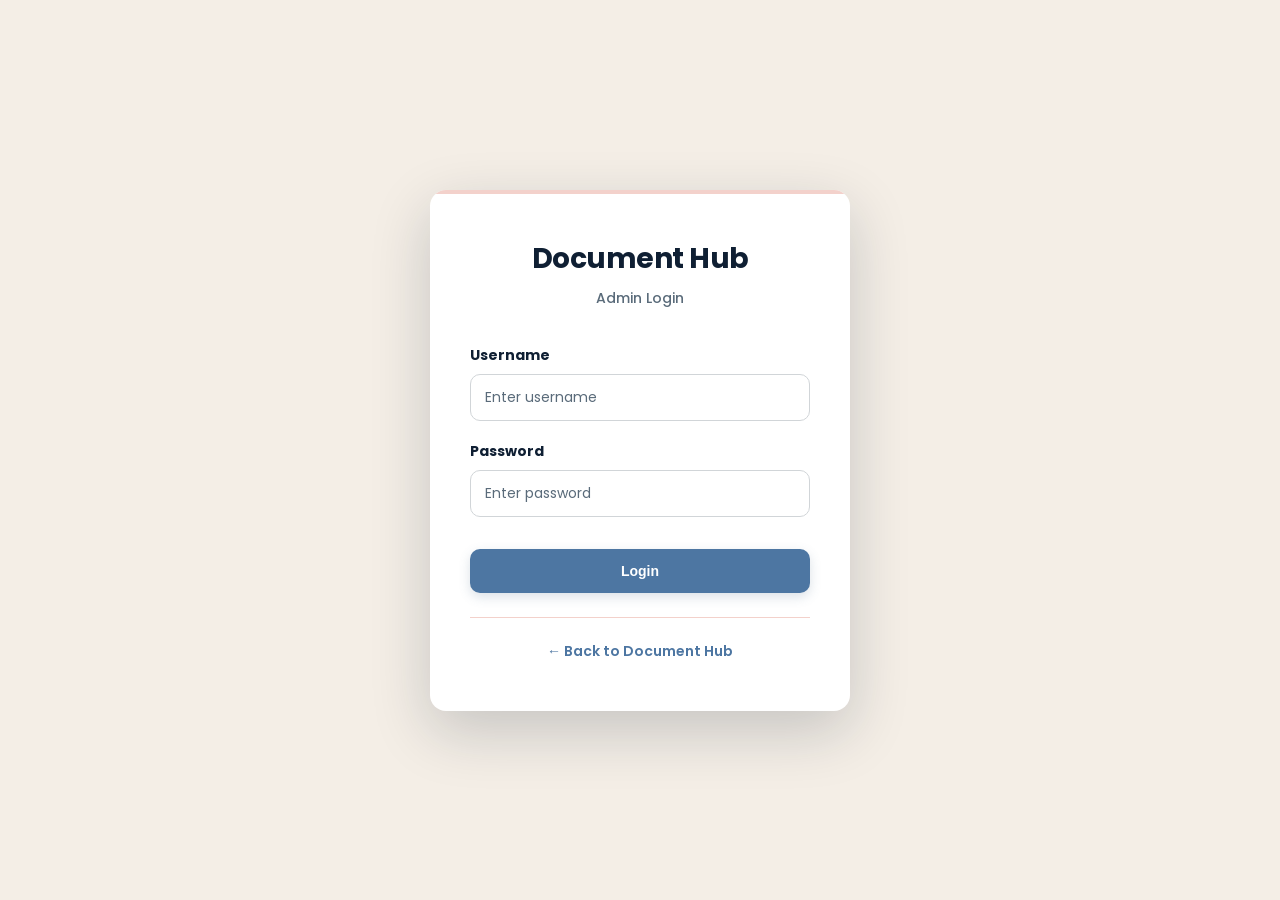
==== src/main/resources/static/login.html @ 51bce122 "initial commit" ====
<!DOCTYPE html>
<html lang="en">
<head>
    <meta charset="UTF-8">
    <meta name="viewport" content="width=device-width, initial-scale=1.0">
    <link href="https://fonts.googleapis.com/css2?family=Poppins:wght@300;400;500;600;700&display=swap" rel="stylesheet">
    <title>Admin Login - Document Hub</title>
    <style>
        :root {
            /* Primary Colors */
            --primary-beige: #F4EEE6;
            --primary-blue: #4d76a2;
            --primary-navy: #0F1F33;
            --primary-pink: #f3d1cb;
            --primary-depth: #23364D;
            
            /* Secondary Colors */
            --bg-soft: #F7F8FA;
            --border-light: #D1D5D8;
            --text-dark: #0F1F33;
            --text-muted: #5A6B7A;
        }

        * {
            margin: 0;
            padding: 0;
            box-sizing: border-box;
        }

        body {
            font-family: 'Poppins', sans-serif;
            background: var(--primary-beige);
            min-height: 100vh;
            display: flex;
            align-items: center;
            justify-content: center;
            padding: 20px;
        }

        .login-container {
            background: white;
            border-radius: 16px;
            box-shadow: 0 20px 60px rgba(15, 31, 51, 0.2);
            width: 100%;
            max-width: 420px;
            padding: 48px 40px;
            position: relative;
            overflow: hidden;
        }

        .login-container::before {
            content: '';
            position: absolute;
            top: 0;
            left: 0;
            right: 0;
            height: 4px;
            background: #f3d1cb;
        }

        .login-header {
            text-align: center;
            margin-bottom: 36px;
        }

        .login-header h1 {
            color: var(--text-dark);
            font-size: 28px;
            margin-bottom: 8px;
            font-weight: 700;
            letter-spacing: -0.5px;
        }

        .login-header p {
            color: var(--text-muted);
            font-size: 14px;
            font-weight: 500;
        }

        .form-group {
            margin-bottom: 20px;
        }

        label {
            display: block;
            color: var(--text-dark);
            font-size: 14px;
            font-weight: 700;
            margin-bottom: 8px;
        }

        input[type="text"],
        input[type="password"] {
            width: 100%;
            padding: 12px 14px;
            border: 1px solid var(--border-light);
            border-radius: 10px;
            font-size: 14px;
            font-family: 'Poppins', sans-serif;
            color: var(--text-dark);
            transition: all 0.3s ease;
            box-sizing: border-box;
            background: white;
        }

        input[type="text"]:focus,
        input[type="password"]:focus {
            outline: none;
            border-color: var(--primary-blue);
            box-shadow: 0 0 0 4px rgba(74, 106, 133, 0.1);
        }

        input::placeholder {
            color: var(--text-muted);
        }

        .login-btn {
            width: 100%;
            padding: 14px;
            background: var(--primary-blue);
            color: white;
            border: none;
            border-radius: 10px;
            font-size: 14px;
            font-weight: 700;
            cursor: pointer;
            transition: all 0.3s ease;
            margin-top: 12px;
            box-shadow: 0 4px 12px rgba(74, 106, 133, 0.2);
        }

        .login-btn:hover {
            background: var(--primary-depth);
            box-shadow: 0 6px 20px rgba(74, 106, 133, 0.3);
            transform: translateY(-2px);
        }

        .login-btn:active {
            transform: translateY(0);
        }

        .error-message {
            color: #e9a79c;
            font-size: 13px;
            margin-top: 20px;
            text-align: center;
            display: none;
            font-weight: 600;
            /* background: rgba(232, 183, 177, 0.1);
            padding: 12px;
            border-radius: 8px;
            border: 1px solid rgba(232, 183, 177, 0.3); */
        }

        .error-message.show {
            display: block;
        }

        .back-link {
            text-align: center;
            margin-top: 24px;
            padding-top: 20px;
            border-top: 1px solid #f3d1cb;
        }

        .back-link a {
            color: var(--primary-blue);
            text-decoration: none;
            font-size: 14px;
            font-weight: 600;
            transition: all 0.3s ease;
        }

        .back-link a:hover {
            color: var(--primary-depth);
            text-decoration: underline;
        }
    </style>
</head>
<body>
    <div class="login-container">
        <div class="login-header">
            <h1>Document Hub</h1>
            <p>Admin Login</p>
        </div>

        <form id="loginForm">
            <div class="form-group">
                <label for="username">Username</label>
                <input type="text" id="username" placeholder="Enter username" required>
            </div>

            <div class="form-group">
                <label for="password">Password</label>
                <input type="password" id="password" placeholder="Enter password" required>
            </div>

            <button type="submit" class="login-btn">Login</button>

            <div class="error-message" id="errorMessage"></div>
        </form>

        <div class="back-link">
            <a href="index.html">← Back to Document Hub</a>
        </div>
    </div>

    <script>
        document.getElementById('loginForm').addEventListener('submit', async (e) => {
            e.preventDefault();
            const username = document.getElementById('username').value;
            const password = document.getElementById('password').value;
            const errorMessage = document.getElementById('errorMessage');

            try {
                const response = await fetch('/login', {
                    method: 'POST',
                    headers: {
                        'Content-Type': 'application/json',
                    },
                    body: JSON.stringify({ username, password }),
                });

                const result = await response.json();

                if (result.success) {
                    localStorage.setItem('isAdmin', 'true');
                    localStorage.setItem('adminName', result.adminName);
                    window.location.href = 'index.html';
                } else {
                    errorMessage.textContent = result.message || 'Invalid credentials';
                    errorMessage.classList.add('show');
                }
            } catch (error) {
                console.error('Login error:', error);
                errorMessage.textContent = 'Login failed. Please try again.';
                errorMessage.classList.add('show');
            }
        });
    </script>
</body>
</html>
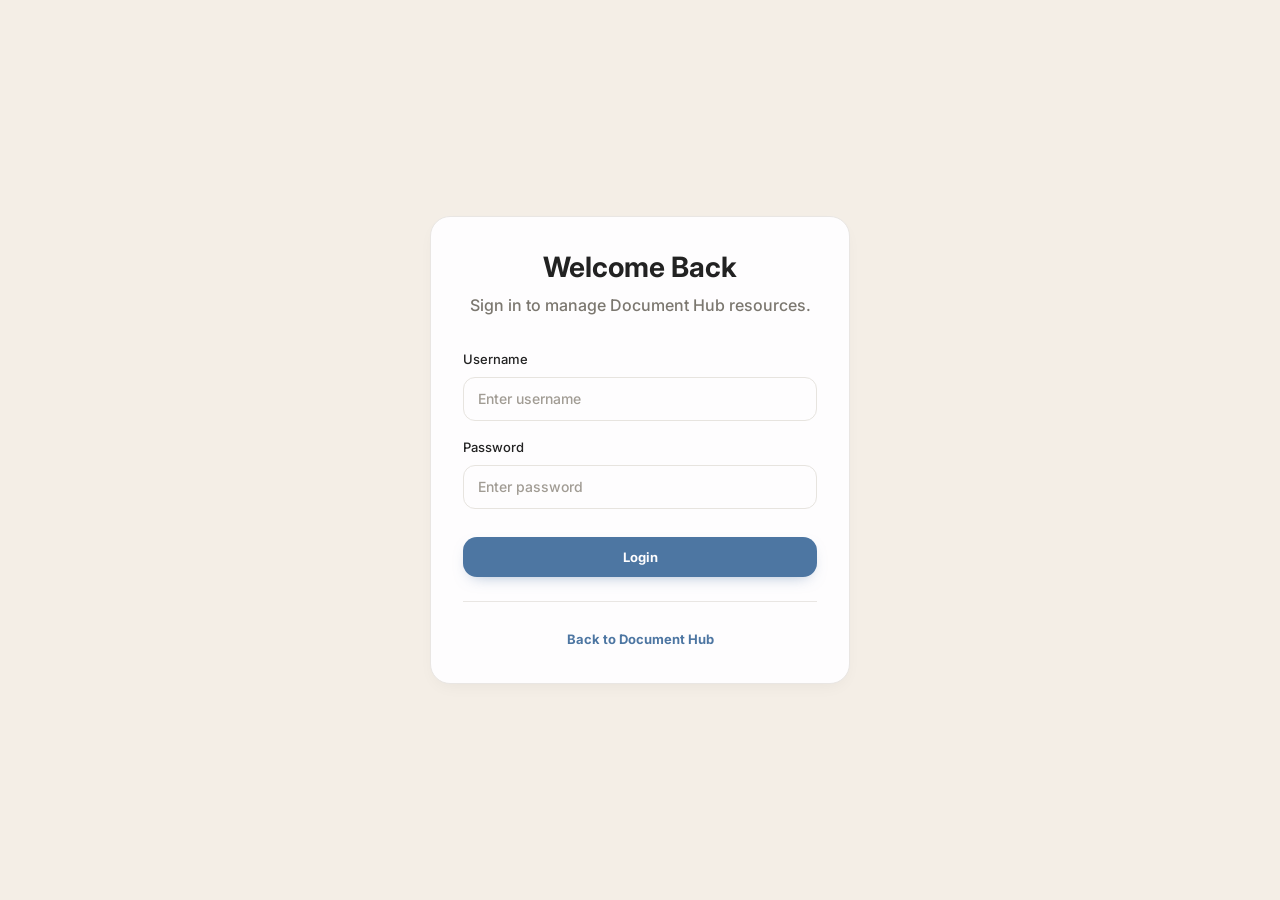
==== commit 2e106f18: "update UI" ====
--- a/src/main/resources/static/login.html
+++ b/src/main/resources/static/login.html
@@ -3,185 +3,15 @@
 <head>
     <meta charset="UTF-8">
     <meta name="viewport" content="width=device-width, initial-scale=1.0">
-    <link href="https://fonts.googleapis.com/css2?family=Poppins:wght@300;400;500;600;700&display=swap" rel="stylesheet">
+    <link href="https://fonts.googleapis.com/css2?family=Inter:wght@500;700&display=swap" rel="stylesheet">
     <title>Admin Login - Document Hub</title>
-    <style>
-        :root {
-            /* Primary Colors */
-            --primary-beige: #F4EEE6;
-            --primary-blue: #4d76a2;
-            --primary-navy: #0F1F33;
-            --primary-pink: #f3d1cb;
-            --primary-depth: #23364D;
-            
-            /* Secondary Colors */
-            --bg-soft: #F7F8FA;
-            --border-light: #D1D5D8;
-            --text-dark: #0F1F33;
-            --text-muted: #5A6B7A;
-        }
-
-        * {
-            margin: 0;
-            padding: 0;
-            box-sizing: border-box;
-        }
-
-        body {
-            font-family: 'Poppins', sans-serif;
-            background: var(--primary-beige);
-            min-height: 100vh;
-            display: flex;
-            align-items: center;
-            justify-content: center;
-            padding: 20px;
-        }
-
-        .login-container {
-            background: white;
-            border-radius: 16px;
-            box-shadow: 0 20px 60px rgba(15, 31, 51, 0.2);
-            width: 100%;
-            max-width: 420px;
-            padding: 48px 40px;
-            position: relative;
-            overflow: hidden;
-        }
-
-        .login-container::before {
-            content: '';
-            position: absolute;
-            top: 0;
-            left: 0;
-            right: 0;
-            height: 4px;
-            background: #f3d1cb;
-        }
-
-        .login-header {
-            text-align: center;
-            margin-bottom: 36px;
-        }
-
-        .login-header h1 {
-            color: var(--text-dark);
-            font-size: 28px;
-            margin-bottom: 8px;
-            font-weight: 700;
-            letter-spacing: -0.5px;
-        }
-
-        .login-header p {
-            color: var(--text-muted);
-            font-size: 14px;
-            font-weight: 500;
-        }
-
-        .form-group {
-            margin-bottom: 20px;
-        }
-
-        label {
-            display: block;
-            color: var(--text-dark);
-            font-size: 14px;
-            font-weight: 700;
-            margin-bottom: 8px;
-        }
-
-        input[type="text"],
-        input[type="password"] {
-            width: 100%;
-            padding: 12px 14px;
-            border: 1px solid var(--border-light);
-            border-radius: 10px;
-            font-size: 14px;
-            font-family: 'Poppins', sans-serif;
-            color: var(--text-dark);
-            transition: all 0.3s ease;
-            box-sizing: border-box;
-            background: white;
-        }
-
-        input[type="text"]:focus,
-        input[type="password"]:focus {
-            outline: none;
-            border-color: var(--primary-blue);
-            box-shadow: 0 0 0 4px rgba(74, 106, 133, 0.1);
-        }
-
-        input::placeholder {
-            color: var(--text-muted);
-        }
-
-        .login-btn {
-            width: 100%;
-            padding: 14px;
-            background: var(--primary-blue);
-            color: white;
-            border: none;
-            border-radius: 10px;
-            font-size: 14px;
-            font-weight: 700;
-            cursor: pointer;
-            transition: all 0.3s ease;
-            margin-top: 12px;
-            box-shadow: 0 4px 12px rgba(74, 106, 133, 0.2);
-        }
-
-        .login-btn:hover {
-            background: var(--primary-depth);
-            box-shadow: 0 6px 20px rgba(74, 106, 133, 0.3);
-            transform: translateY(-2px);
-        }
-
-        .login-btn:active {
-            transform: translateY(0);
-        }
-
-        .error-message {
-            color: #e9a79c;
-            font-size: 13px;
-            margin-top: 20px;
-            text-align: center;
-            display: none;
-            font-weight: 600;
-            /* background: rgba(232, 183, 177, 0.1);
-            padding: 12px;
-            border-radius: 8px;
-            border: 1px solid rgba(232, 183, 177, 0.3); */
-        }
-
-        .error-message.show {
-            display: block;
-        }
-
-        .back-link {
-            text-align: center;
-            margin-top: 24px;
-            padding-top: 20px;
-            border-top: 1px solid #f3d1cb;
-        }
-
-        .back-link a {
-            color: var(--primary-blue);
-            text-decoration: none;
-            font-size: 14px;
-            font-weight: 600;
-            transition: all 0.3s ease;
-        }
-
-        .back-link a:hover {
-            color: var(--primary-depth);
-            text-decoration: underline;
-        }
-    </style>
+    <link rel="stylesheet" href="style.css">
 </head>
-<body>
+<body class="login-page">
     <div class="login-container">
         <div class="login-header">
-            <h1>Document Hub</h1>
-            <p>Admin Login</p>
+            <h1>Welcome Back</h1>
+            <p>Sign in to manage Document Hub resources.</p>
         </div>
 
         <form id="loginForm">
@@ -201,7 +31,7 @@
         </form>
 
         <div class="back-link">
-            <a href="index.html">← Back to Document Hub</a>
+            <a href="index.html">Back to Document Hub</a>
         </div>
     </div>
 
--- a/src/main/resources/static/style.css
+++ b/src/main/resources/static/style.css
@@ -0,0 +1,830 @@
+:root {
+    --background: #f4eee6;
+    --surface: #fefdfe;
+    --surface-secondary: #f9f5ee;
+    --primary-pink: #e9b7af;
+    --light-pink: #f3d1cb;
+    --accent-blue: #4d76a2;
+    --light-blue: #99b4cf;
+    --text-primary: #222222;
+    --text-muted: #7b776f;
+    --danger: #d97b7b;
+    --border: #e9e6e3;
+    --input-border: #e7e4df;
+    --shadow-base: 0 6px 18px -6px rgba(31, 26, 24, 0.06);
+    --shadow-hover: 0 10px 30px -10px rgba(31, 26, 24, 0.08);
+    --radius-small: 8px;
+    --radius-medium: 16px;
+    --radius-large: 20px;
+    --space-xs: 8px;
+    --space-sm: 12px;
+    --space-md: 16px;
+    --space-lg: 24px;
+    --space-xl: 32px;
+}
+
+* {
+    box-sizing: border-box;
+}
+
+html {
+    min-height: 100%;
+}
+
+body {
+    min-height: 100vh;
+    margin: 0;
+    background: var(--background);
+    color: var(--text-primary);
+    font-family: Inter, -apple-system, system-ui, "Segoe UI", Roboto, "Helvetica Neue", Arial, sans-serif;
+    font-size: 16px;
+    font-weight: 500;
+    line-height: 24px;
+    overflow-x: hidden;
+}
+
+button,
+input,
+select {
+    font: inherit;
+}
+
+button,
+a {
+    -webkit-tap-highlight-color: transparent;
+}
+
+a {
+    color: inherit;
+}
+
+.app-shell {
+    width: 100%;
+    max-width: 100vw;
+    display: grid;
+    grid-template-columns: 264px minmax(0, 1fr);
+    min-height: 100vh;
+    overflow-x: hidden;
+}
+
+.sidebar {
+    position: sticky;
+    top: 0;
+    height: 100vh;
+    min-width: 0;
+    padding: var(--space-lg);
+    background: var(--surface-secondary);
+    border-right: 1px solid var(--border);
+    display: flex;
+    flex-direction: column;
+    gap: var(--space-xl);
+}
+
+.sidebar-brand {
+    display: flex;
+    align-items: center;
+    gap: var(--space-sm);
+}
+
+.brand-mark {
+    width: 40px;
+    height: 40px;
+    border-radius: 14px;
+    background: var(--light-pink);
+    color: var(--accent-blue);
+    display: inline-flex;
+    align-items: center;
+    justify-content: center;
+    font-size: 14px;
+    font-weight: 700;
+    letter-spacing: 0;
+}
+
+.brand-text {
+    display: flex;
+    flex-direction: column;
+    gap: 2px;
+}
+
+.brand-name {
+    font-size: 16px;
+    font-weight: 700;
+    line-height: 22px;
+}
+
+.brand-kicker {
+    color: var(--text-muted);
+    font-size: 13px;
+    font-weight: 500;
+    line-height: 20px;
+}
+
+.sidebar-nav {
+    display: flex;
+    flex-direction: column;
+    gap: var(--space-xs);
+}
+
+.nav-item {
+    display: flex;
+    align-items: center;
+    gap: var(--space-sm);
+    min-height: 44px;
+    padding: var(--space-sm) 14px;
+    border-radius: 999px;
+    color: var(--text-muted);
+    text-decoration: none;
+    transition: background-color 180ms ease, color 180ms ease;
+}
+
+.nav-item:hover {
+    background: rgba(243, 209, 203, 0.45);
+    color: var(--text-primary);
+}
+
+.nav-item.active {
+    background: var(--light-pink);
+    color: var(--text-primary);
+}
+
+.nav-dot {
+    width: 8px;
+    height: 8px;
+    border-radius: 50%;
+    background: currentColor;
+    opacity: 0.62;
+}
+
+.sidebar-note {
+    margin-top: auto;
+    padding: var(--space-md);
+    border: 1px solid var(--border);
+    border-radius: var(--radius-medium);
+    background: rgba(254, 253, 254, 0.72);
+    color: var(--text-muted);
+    font-size: 13px;
+    line-height: 20px;
+}
+
+.main-panel {
+    min-width: 0;
+    padding: var(--space-lg);
+}
+
+.topbar {
+    min-height: 64px;
+    display: flex;
+    align-items: center;
+    justify-content: flex-end;
+    gap: var(--space-md);
+    margin-bottom: var(--space-lg);
+}
+
+.admin-section {
+    display: flex;
+    align-items: center;
+    gap: var(--space-sm);
+}
+
+.admin-label {
+    min-height: 36px;
+    display: inline-flex;
+    align-items: center;
+    padding: 0 var(--space-sm);
+    border-radius: 999px;
+    background: var(--surface-secondary);
+    border: 1px solid var(--border);
+    color: var(--text-muted);
+    font-size: 13px;
+    line-height: 20px;
+}
+
+.container {
+    width: 100%;
+    max-width: 1160px;
+    margin: 0 auto;
+}
+
+.header {
+    display: flex;
+    align-items: flex-end;
+    justify-content: space-between;
+    gap: var(--space-lg);
+    margin-bottom: var(--space-xl);
+}
+
+.header-copy {
+    min-width: 0;
+    width: 100%;
+    max-width: 680px;
+}
+
+.eyebrow {
+    margin: 0 0 var(--space-xs);
+    color: var(--accent-blue);
+    font-size: 13px;
+    font-weight: 700;
+    line-height: 20px;
+}
+
+.header h1,
+.login-header h1 {
+    margin: 0;
+    color: var(--text-primary);
+    font-size: 28px;
+    font-weight: 700;
+    line-height: 36px;
+    letter-spacing: 0;
+}
+
+.header p,
+.login-header p {
+    width: 100%;
+    max-width: 70ch;
+    margin: var(--space-xs) 0 0;
+    color: var(--text-muted);
+    font-size: 16px;
+    font-weight: 500;
+    line-height: 24px;
+}
+
+.admin-toolbar {
+    flex: 0 0 auto;
+}
+
+.resource-section {
+    margin: 0 0 var(--space-lg);
+    padding: var(--space-lg);
+    border: 1px solid var(--border);
+    border-radius: var(--radius-large);
+    background: rgba(254, 253, 254, 0.54);
+}
+
+.section-heading {
+    display: flex;
+    align-items: center;
+    justify-content: space-between;
+    gap: var(--space-md);
+    margin-bottom: var(--space-lg);
+}
+
+.resource-section h2 {
+    margin: 0;
+    color: var(--text-primary);
+    font-size: 20px;
+    font-weight: 700;
+    line-height: 28px;
+    letter-spacing: 0;
+}
+
+.section-meta {
+    color: var(--text-muted);
+    font-size: 13px;
+    line-height: 20px;
+}
+
+.cards-grid {
+    display: grid;
+    grid-template-columns: repeat(3, minmax(0, 1fr));
+    gap: var(--space-lg);
+}
+
+.card {
+    position: relative;
+    min-height: 168px;
+    padding: var(--space-md);
+    border: 1px solid var(--border);
+    border-radius: var(--radius-medium);
+    background: var(--surface);
+    box-shadow: var(--shadow-base);
+    display: flex;
+    flex-direction: column;
+    gap: var(--space-md);
+    transition: border-color 180ms ease, box-shadow 180ms ease, transform 180ms ease;
+}
+
+.card:hover {
+    transform: translateY(-2px);
+    border-color: rgba(153, 180, 207, 0.72);
+    box-shadow: var(--shadow-hover);
+}
+
+.card-top {
+    display: flex;
+    align-items: flex-start;
+    gap: var(--space-sm);
+    padding-right: 32px;
+}
+
+.resource-icon {
+    flex: 0 0 auto;
+    width: 36px;
+    height: 36px;
+    border-radius: 12px;
+    background: var(--surface-secondary);
+    border: 1px solid var(--border);
+    color: var(--accent-blue);
+    display: inline-flex;
+    align-items: center;
+    justify-content: center;
+    font-size: 11px;
+    font-weight: 700;
+    line-height: 1;
+}
+
+.card h3 {
+    margin: 0;
+    color: var(--text-primary);
+    font-size: 16px;
+    font-weight: 700;
+    line-height: 24px;
+    overflow-wrap: anywhere;
+}
+
+.card-meta {
+    margin: 2px 0 0;
+    color: var(--text-muted);
+    font-size: 13px;
+    line-height: 20px;
+}
+
+.card-links {
+    display: flex;
+    justify-content: flex-end;
+    align-items: center;
+    gap: var(--space-xs);
+    flex-wrap: wrap;
+    margin-top: auto;
+}
+
+.card-link,
+.btn-primary,
+.btn-outline,
+.login-btn {
+    min-height: 40px;
+    display: inline-flex;
+    align-items: center;
+    justify-content: center;
+    gap: var(--space-xs);
+    padding: 9px 14px;
+    border-radius: 14px;
+    border: 1px solid transparent;
+    font-size: 13px;
+    font-weight: 700;
+    line-height: 20px;
+    text-decoration: none;
+    cursor: pointer;
+    transition: background-color 180ms ease, border-color 180ms ease, color 180ms ease, box-shadow 180ms ease, transform 180ms ease;
+}
+
+.btn-primary,
+.card-link.primary,
+.login-btn {
+    background: var(--accent-blue);
+    color: #fefdfe;
+    box-shadow: 0 6px 16px -8px rgba(77, 118, 162, 0.58);
+}
+
+.btn-primary:hover,
+.card-link.primary:hover,
+.login-btn:hover {
+    background: #41698f;
+    box-shadow: var(--shadow-hover);
+    transform: translateY(-1px);
+}
+
+.btn-outline,
+.card-link.secondary {
+    background: transparent;
+    border-color: var(--border);
+    color: var(--text-primary);
+}
+
+.btn-outline:hover,
+.card-link.secondary:hover {
+    background: var(--surface-secondary);
+    border-color: var(--light-blue);
+}
+
+.card-link.accent {
+    background: var(--light-pink);
+    border-color: transparent;
+    color: var(--text-primary);
+}
+
+.card-link.accent:hover {
+    background: #efc5be;
+}
+
+.card-delete {
+    position: absolute;
+    top: var(--space-sm);
+    right: var(--space-sm);
+    width: 32px;
+    height: 32px;
+    border: 1px solid transparent;
+    border-radius: 999px;
+    background: transparent;
+    color: var(--text-muted);
+    font-size: 22px;
+    line-height: 1;
+    cursor: pointer;
+    opacity: 0;
+    transition: opacity 180ms ease, background-color 180ms ease, color 180ms ease;
+}
+
+.card:hover .card-delete,
+.card-delete:focus-visible {
+    opacity: 1;
+}
+
+.card-delete:hover {
+    background: rgba(217, 123, 123, 0.12);
+    color: var(--danger);
+}
+
+.empty-state {
+    grid-column: 1 / -1;
+    min-height: 132px;
+    display: flex;
+    align-items: center;
+    justify-content: center;
+    padding: var(--space-lg);
+    border: 1px dashed var(--border);
+    border-radius: var(--radius-medium);
+    background: rgba(254, 253, 254, 0.52);
+    color: var(--text-muted);
+    text-align: center;
+}
+
+.modal {
+    display: none;
+    position: fixed;
+    inset: 0;
+    z-index: 1001;
+    align-items: center;
+    justify-content: center;
+    padding: var(--space-lg);
+    background: rgba(34, 34, 34, 0.34);
+}
+
+.modal.active {
+    display: flex;
+}
+
+.modal-content {
+    width: min(100%, 520px);
+    max-height: min(720px, calc(100vh - 48px));
+    overflow: auto;
+    border: 1px solid var(--border);
+    border-radius: var(--radius-large);
+    background: var(--surface);
+    box-shadow: 0 20px 42px -24px rgba(31, 26, 24, 0.28);
+}
+
+.modal-header,
+.modal-footer {
+    padding: var(--space-lg);
+    display: flex;
+    align-items: center;
+    gap: var(--space-md);
+}
+
+.modal-header {
+    justify-content: space-between;
+    border-bottom: 1px solid var(--border);
+}
+
+.modal-header h2 {
+    margin: 0;
+    color: var(--text-primary);
+    font-size: 20px;
+    font-weight: 700;
+    line-height: 28px;
+}
+
+.modal-close {
+    width: 36px;
+    height: 36px;
+    border: 1px solid var(--border);
+    border-radius: 999px;
+    background: transparent;
+    color: var(--text-muted);
+    font-size: 22px;
+    line-height: 1;
+    cursor: pointer;
+    transition: background-color 180ms ease, color 180ms ease;
+}
+
+.modal-close:hover {
+    background: var(--surface-secondary);
+    color: var(--text-primary);
+}
+
+.modal-body {
+    padding: var(--space-lg);
+}
+
+.modal-footer {
+    justify-content: flex-end;
+    border-top: 1px solid var(--border);
+}
+
+.form-group {
+    margin-bottom: var(--space-md);
+}
+
+.form-group:last-child {
+    margin-bottom: 0;
+}
+
+.form-group label {
+    display: block;
+    margin-bottom: var(--space-xs);
+    color: var(--text-primary);
+    font-size: 13px;
+    font-weight: 500;
+    line-height: 20px;
+}
+
+.form-control,
+input[type="text"],
+input[type="password"] {
+    width: 100%;
+    min-height: 44px;
+    padding: 10px 14px;
+    border: 1px solid var(--input-border);
+    border-radius: 12px;
+    background: var(--surface);
+    color: var(--text-primary);
+    font-size: 14px;
+    font-weight: 500;
+    line-height: 20px;
+    transition: border-color 180ms ease, box-shadow 180ms ease, background-color 180ms ease;
+}
+
+.form-control:focus,
+input[type="text"]:focus,
+input[type="password"]:focus {
+    outline: none;
+    border-color: var(--light-blue);
+    box-shadow: 0 0 0 4px rgba(153, 180, 207, 0.22);
+}
+
+.form-control::placeholder,
+input::placeholder {
+    color: #a19c94;
+}
+
+.file-upload-box {
+    display: grid;
+    gap: var(--space-xs);
+}
+
+.file-upload-box .file-input {
+    width: 100%;
+    padding: var(--space-sm);
+    border: 1px solid var(--input-border);
+    border-radius: 12px;
+    background: var(--surface);
+    color: var(--text-muted);
+}
+
+.file-upload-box .file-input::file-selector-button {
+    margin-right: var(--space-sm);
+    padding: 8px 12px;
+    border: 0;
+    border-radius: 10px;
+    background: var(--accent-blue);
+    color: var(--surface);
+    font-weight: 700;
+    cursor: pointer;
+}
+
+.file-name {
+    padding: 10px 14px;
+    border-radius: 12px;
+    background: var(--surface-secondary);
+    color: var(--text-muted);
+    font-size: 13px;
+    line-height: 20px;
+    overflow-wrap: anywhere;
+}
+
+.login-page {
+    min-height: 100vh;
+    display: flex;
+    align-items: center;
+    justify-content: center;
+    padding: var(--space-lg);
+}
+
+.login-container {
+    width: min(100%, 420px);
+    padding: var(--space-xl);
+    border: 1px solid var(--border);
+    border-radius: var(--radius-large);
+    background: var(--surface);
+    box-shadow: var(--shadow-base);
+}
+
+.login-header {
+    margin-bottom: var(--space-xl);
+    text-align: center;
+}
+
+.login-header h1 {
+    margin-bottom: var(--space-xs);
+}
+
+.login-btn {
+    width: 100%;
+    margin-top: var(--space-sm);
+}
+
+.error-message {
+    display: none;
+    margin-top: var(--space-md);
+    padding: var(--space-sm) var(--space-md);
+    border-radius: 12px;
+    background: rgba(217, 123, 123, 0.12);
+    color: #a94747;
+    font-size: 13px;
+    line-height: 20px;
+    text-align: center;
+}
+
+.error-message.show {
+    display: block;
+}
+
+.back-link {
+    margin-top: var(--space-lg);
+    padding-top: var(--space-lg);
+    border-top: 1px solid var(--border);
+    text-align: center;
+}
+
+.back-link a {
+    color: var(--accent-blue);
+    font-size: 13px;
+    font-weight: 700;
+    text-decoration: none;
+}
+
+.back-link a:hover {
+    text-decoration: underline;
+}
+
+:focus-visible {
+    outline: 3px solid rgba(153, 180, 207, 0.45);
+    outline-offset: 2px;
+}
+
+@media (max-width: 980px) {
+    .app-shell {
+        grid-template-columns: 1fr;
+    }
+
+    .sidebar {
+        position: static;
+        height: auto;
+        width: 100%;
+        max-width: 100vw;
+        padding: var(--space-md);
+        overflow: hidden;
+        border-right: 0;
+        border-bottom: 1px solid var(--border);
+    }
+
+    .sidebar-nav {
+        min-width: 0;
+        flex-direction: row;
+        flex-wrap: wrap;
+        max-width: 100%;
+        overflow-x: visible;
+        padding-bottom: 2px;
+    }
+
+    .nav-item {
+        flex: 0 0 auto;
+        white-space: nowrap;
+    }
+
+    .sidebar-note {
+        display: none;
+    }
+
+    .cards-grid {
+        grid-template-columns: repeat(2, minmax(0, 1fr));
+    }
+}
+
+@media (max-width: 720px) {
+    .main-panel {
+        padding: var(--space-md);
+    }
+
+    .topbar {
+        min-height: auto;
+        justify-content: flex-start;
+        flex-wrap: wrap;
+        margin-bottom: var(--space-lg);
+    }
+
+    .header {
+        align-items: flex-start;
+        flex-direction: column;
+    }
+
+    .admin-toolbar,
+    .admin-toolbar .btn-primary {
+        width: 100%;
+    }
+
+    .cards-grid {
+        grid-template-columns: 1fr;
+    }
+
+    .resource-section {
+        padding: var(--space-md);
+    }
+
+    .modal {
+        padding: var(--space-md);
+        align-items: flex-start;
+    }
+
+    .modal-content {
+        max-height: calc(100vh - 32px);
+    }
+
+    .modal-header,
+    .modal-body,
+    .modal-footer {
+        padding: var(--space-md);
+    }
+
+    .modal-footer {
+        flex-direction: column-reverse;
+    }
+
+    .modal-footer .btn-primary,
+    .modal-footer .btn-outline {
+        width: 100%;
+    }
+}
+
+@media (max-width: 520px) {
+    .sidebar-brand {
+        align-items: flex-start;
+    }
+
+    .brand-mark {
+        width: 36px;
+        height: 36px;
+    }
+
+    .sidebar-nav {
+        flex-wrap: wrap;
+        overflow-x: visible;
+    }
+
+    .nav-item {
+        min-height: 40px;
+        padding: 10px 12px;
+    }
+
+    .header h1,
+    .login-header h1 {
+        font-size: 24px;
+        line-height: 32px;
+    }
+
+    .resource-section h2 {
+        font-size: 18px;
+        line-height: 26px;
+    }
+
+    .section-heading {
+        align-items: flex-start;
+        flex-direction: column;
+        gap: 2px;
+    }
+
+    .section-meta {
+        font-size: 12px;
+    }
+
+    .login-container {
+        padding: var(--space-lg);
+    }
+
+    .card-links {
+        justify-content: stretch;
+    }
+
+    .card-link {
+        flex: 1 1 auto;
+    }
+}
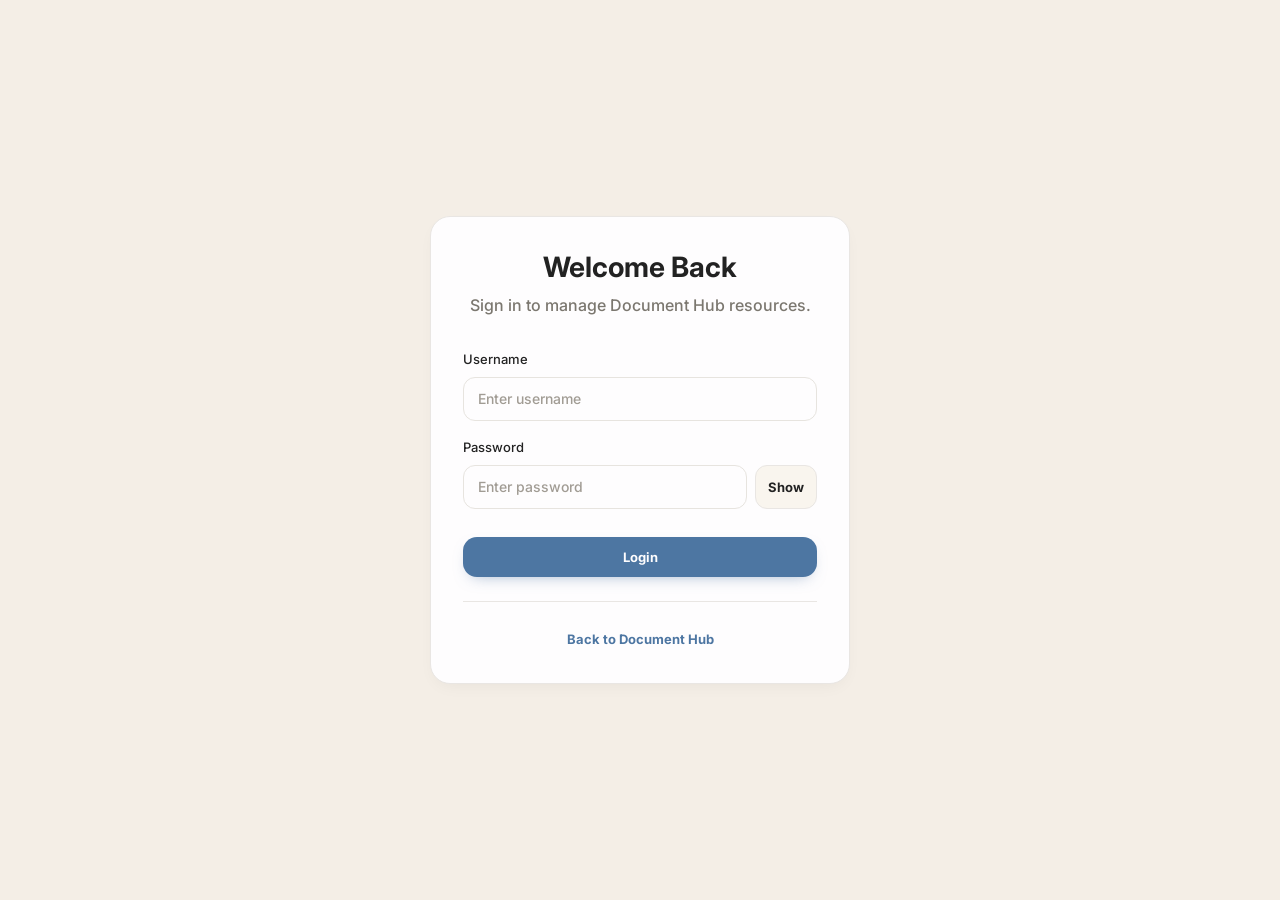
==== commit d7479e41: "Update functions" ====
--- a/src/main/resources/static/login.html
+++ b/src/main/resources/static/login.html
@@ -22,7 +22,10 @@
 
             <div class="form-group">
                 <label for="password">Password</label>
-                <input type="password" id="password" placeholder="Enter password" required>
+                <div class="password-field">
+                    <input type="password" id="password" placeholder="Enter password" required>
+                    <button type="button" class="password-toggle" id="passwordToggle" aria-controls="password" aria-pressed="false">Show</button>
+                </div>
             </div>
 
             <button type="submit" class="login-btn">Login</button>
@@ -36,6 +39,16 @@
     </div>
 
     <script>
+        document.getElementById('passwordToggle').addEventListener('click', () => {
+            const password = document.getElementById('password');
+            const toggle = document.getElementById('passwordToggle');
+            const shouldShow = password.type === 'password';
+
+            password.type = shouldShow ? 'text' : 'password';
+            toggle.textContent = shouldShow ? 'Hide' : 'Show';
+            toggle.setAttribute('aria-pressed', String(shouldShow));
+        });
+
         document.getElementById('loginForm').addEventListener('submit', async (e) => {
             e.preventDefault();
             const username = document.getElementById('username').value;
--- a/src/main/resources/static/style.css
+++ b/src/main/resources/static/style.css
@@ -252,6 +252,125 @@
     flex: 0 0 auto;
 }
 
+.resource-tools {
+    display: grid;
+    grid-template-columns: minmax(240px, 1fr) repeat(4, minmax(128px, auto)) auto;
+    align-items: end;
+    gap: var(--space-sm);
+    margin-bottom: var(--space-md);
+}
+
+.search-field,
+.tool-field {
+    min-width: 0;
+}
+
+.search-row,
+.password-field {
+    display: flex;
+    align-items: center;
+    gap: var(--space-xs);
+}
+
+.search-row .form-control,
+.password-field input {
+    min-width: 0;
+    flex: 1 1 auto;
+}
+
+.password-toggle {
+    flex: 0 0 auto;
+    min-height: 44px;
+    padding: 10px 12px;
+    border: 1px solid var(--border);
+    border-radius: 12px;
+    background: var(--surface-secondary);
+    color: var(--text-primary);
+    font-size: 13px;
+    font-weight: 700;
+    line-height: 20px;
+    cursor: pointer;
+}
+
+.search-field label,
+.template-label {
+    display: block;
+    margin-bottom: var(--space-xs);
+    color: var(--text-muted);
+    font-size: 13px;
+    font-weight: 500;
+    line-height: 20px;
+}
+
+.btn-outline.active,
+.favorite-btn.active {
+    background: var(--light-pink);
+    border-color: transparent;
+    color: var(--text-primary);
+}
+
+.template-strip {
+    align-items: center;
+    gap: var(--space-xs);
+    flex-wrap: wrap;
+    margin-bottom: var(--space-lg);
+}
+
+.dashboard-summary {
+    display: grid;
+    grid-template-columns: repeat(5, minmax(0, 1fr));
+    gap: var(--space-sm);
+    margin-bottom: var(--space-lg);
+}
+
+.summary-item {
+    min-width: 0;
+    padding: var(--space-md);
+    border: 1px solid var(--border);
+    border-radius: var(--radius-small);
+    background: var(--surface);
+    box-shadow: var(--shadow-base);
+}
+
+.summary-item strong {
+    display: block;
+    color: var(--accent-blue);
+    font-size: 22px;
+    line-height: 28px;
+}
+
+.summary-item span {
+    display: block;
+    margin-top: 2px;
+    color: var(--text-muted);
+    font-size: 13px;
+    line-height: 20px;
+}
+
+.template-label {
+    margin: 0 var(--space-xs) 0 0;
+}
+
+.template-btn {
+    min-height: 36px;
+    padding: 7px 12px;
+    border: 1px solid var(--border);
+    border-radius: 12px;
+    background: var(--surface);
+    color: var(--text-primary);
+    font-size: 13px;
+    font-weight: 700;
+    line-height: 20px;
+    cursor: pointer;
+    transition: background-color 180ms ease, border-color 180ms ease, transform 180ms ease;
+}
+
+.template-btn:hover {
+    background: var(--surface-secondary);
+    border-color: var(--light-blue);
+    transform: translateY(-1px);
+}
+
 .resource-section {
     margin: 0 0 var(--space-lg);
     padding: var(--space-lg);
@@ -307,6 +426,10 @@
     transform: translateY(-2px);
     border-color: rgba(153, 180, 207, 0.72);
     box-shadow: var(--shadow-hover);
+}
+
+.editable-card {
+    cursor: pointer;
 }
 
 .card-top {
@@ -348,6 +471,50 @@
     line-height: 20px;
 }
 
+.card-description {
+    margin: 8px 0 0;
+    color: var(--text-primary);
+    font-size: 13px;
+    font-weight: 500;
+    line-height: 20px;
+    overflow-wrap: anywhere;
+}
+
+.resource-metadata {
+    display: grid;
+    grid-template-columns: repeat(3, minmax(0, 1fr));
+    gap: var(--space-xs);
+    margin: 0;
+}
+
+.resource-metadata div {
+    min-width: 0;
+    padding: 8px;
+    border-radius: var(--radius-small);
+    background: var(--surface-secondary);
+}
+
+.resource-metadata dt,
+.resource-metadata dd {
+    margin: 0;
+    overflow: hidden;
+    text-overflow: ellipsis;
+    white-space: nowrap;
+}
+
+.resource-metadata dt {
+    color: var(--text-muted);
+    font-size: 11px;
+    line-height: 16px;
+}
+
+.resource-metadata dd {
+    color: var(--text-primary);
+    font-size: 12px;
+    font-weight: 700;
+    line-height: 18px;
+}
+
 .card-links {
     display: flex;
     justify-content: flex-end;
@@ -391,6 +558,13 @@
     background: #41698f;
     box-shadow: var(--shadow-hover);
     transform: translateY(-1px);
+}
+
+.btn-primary:disabled,
+.login-btn:disabled {
+    cursor: not-allowed;
+    opacity: 0.68;
+    transform: none;
 }
 
 .btn-outline,
@@ -443,6 +617,39 @@
     color: var(--danger);
 }
 
+.favorite-btn {
+    position: absolute;
+    top: var(--space-sm);
+    right: 52px;
+    min-height: 32px;
+    padding: 5px 10px;
+    border: 1px solid var(--border);
+    border-radius: 999px;
+    background: var(--surface);
+    color: var(--text-muted);
+    font-size: 12px;
+    font-weight: 700;
+    line-height: 18px;
+    cursor: pointer;
+    opacity: 0;
+    transition: opacity 180ms ease, background-color 180ms ease, border-color 180ms ease, color 180ms ease;
+}
+
+.card:not(.editable-card) .favorite-btn {
+    right: var(--space-sm);
+}
+
+.card:hover .favorite-btn,
+.favorite-btn:focus-visible,
+.favorite-btn.active {
+    opacity: 1;
+}
+
+.favorite-btn:hover {
+    border-color: var(--light-blue);
+    color: var(--text-primary);
+}
+
 .empty-state {
     grid-column: 1 / -1;
     min-height: 132px;
@@ -457,6 +664,49 @@
     text-align: center;
 }
 
+.settings-panel {
+    display: flex;
+    align-items: center;
+    justify-content: space-between;
+    gap: var(--space-md);
+    padding: var(--space-lg);
+    border: 1px solid var(--border);
+    border-radius: var(--radius-small);
+    background: var(--surface);
+}
+
+.settings-panel p {
+    margin: 4px 0 0;
+    color: var(--text-muted);
+    font-size: 13px;
+    line-height: 20px;
+}
+
+.toast {
+    position: fixed;
+    right: var(--space-lg);
+    bottom: var(--space-lg);
+    z-index: 1200;
+    max-width: min(360px, calc(100vw - 48px));
+    padding: var(--space-sm) var(--space-md);
+    border: 1px solid var(--border);
+    border-radius: 14px;
+    background: var(--surface);
+    color: var(--text-primary);
+    box-shadow: var(--shadow-hover);
+    font-size: 13px;
+    line-height: 20px;
+    opacity: 0;
+    pointer-events: none;
+    transform: translateY(8px);
+    transition: opacity 180ms ease, transform 180ms ease;
+}
+
+.toast.show {
+    opacity: 1;
+    transform: translateY(0);
+}
+
 .modal {
     display: none;
     position: fixed;
@@ -528,6 +778,97 @@
 .modal-footer {
     justify-content: flex-end;
     border-top: 1px solid var(--border);
+}
+
+.upload-status {
+    margin-right: auto;
+    color: var(--text-muted);
+    font-size: 13px;
+    line-height: 20px;
+}
+
+.upload-queue {
+    display: grid;
+    gap: var(--space-xs);
+    margin-top: var(--space-xs);
+}
+
+.queue-item {
+    display: grid;
+    grid-template-columns: minmax(0, 1fr) 96px;
+    gap: var(--space-sm);
+    align-items: center;
+    padding: var(--space-xs);
+    border: 1px solid var(--border);
+    border-radius: var(--radius-small);
+    background: var(--surface-secondary);
+}
+
+.queue-item strong,
+.queue-item span {
+    display: block;
+    overflow: hidden;
+    text-overflow: ellipsis;
+    white-space: nowrap;
+}
+
+.queue-item strong {
+    color: var(--text-primary);
+    font-size: 13px;
+    line-height: 18px;
+}
+
+.queue-item span {
+    color: var(--text-muted);
+    font-size: 12px;
+    line-height: 18px;
+}
+
+.queue-item progress {
+    width: 100%;
+    height: 8px;
+    accent-color: var(--accent-blue);
+}
+
+.preview-content {
+    width: min(100%, 920px);
+}
+
+.preview-body {
+    min-height: 360px;
+    padding: var(--space-lg);
+}
+
+.preview-body iframe,
+.preview-body img {
+    width: 100%;
+    min-height: 560px;
+    border: 1px solid var(--border);
+    border-radius: var(--radius-small);
+    background: var(--surface-secondary);
+}
+
+.preview-body img {
+    min-height: 0;
+    max-height: 70vh;
+    object-fit: contain;
+}
+
+.preview-body pre {
+    max-height: 64vh;
+    margin: 0;
+    overflow: auto;
+    padding: var(--space-md);
+    border: 1px solid var(--border);
+    border-radius: var(--radius-small);
+    background: var(--surface-secondary);
+    color: var(--text-primary);
+    font: 13px/20px ui-monospace, SFMono-Regular, Menlo, Monaco, Consolas, "Liberation Mono", monospace;
+    white-space: pre-wrap;
+}
+
+.preview-loading {
+    color: var(--text-muted);
 }
 
 .form-group {
@@ -579,6 +920,15 @@
 .file-upload-box {
     display: grid;
     gap: var(--space-xs);
+    padding: var(--space-xs);
+    border: 1px dashed transparent;
+    border-radius: 14px;
+    transition: border-color 180ms ease, background-color 180ms ease;
+}
+
+.file-upload-box.dragging {
+    border-color: var(--light-blue);
+    background: var(--surface-secondary);
 }
 
 .file-upload-box .file-input {
@@ -742,6 +1092,22 @@
         width: 100%;
     }
 
+    .resource-tools {
+        grid-template-columns: 1fr 1fr;
+    }
+
+    .search-field {
+        grid-column: 1 / -1;
+    }
+
+    .resource-tools .btn-outline {
+        width: 100%;
+    }
+
+    .dashboard-summary {
+        grid-template-columns: repeat(2, minmax(0, 1fr));
+    }
+
     .cards-grid {
         grid-template-columns: 1fr;
     }
@@ -769,9 +1135,20 @@
         flex-direction: column-reverse;
     }
 
+    .upload-status {
+        width: 100%;
+        margin-right: 0;
+        text-align: center;
+    }
+
     .modal-footer .btn-primary,
     .modal-footer .btn-outline {
         width: 100%;
+    }
+
+    .settings-panel {
+        align-items: stretch;
+        flex-direction: column;
     }
 }
 
@@ -827,4 +1204,14 @@
     .card-link {
         flex: 1 1 auto;
     }
-}
+
+    .resource-tools,
+    .dashboard-summary,
+    .resource-metadata {
+        grid-template-columns: 1fr;
+    }
+
+    .queue-item {
+        grid-template-columns: 1fr;
+    }
+}
